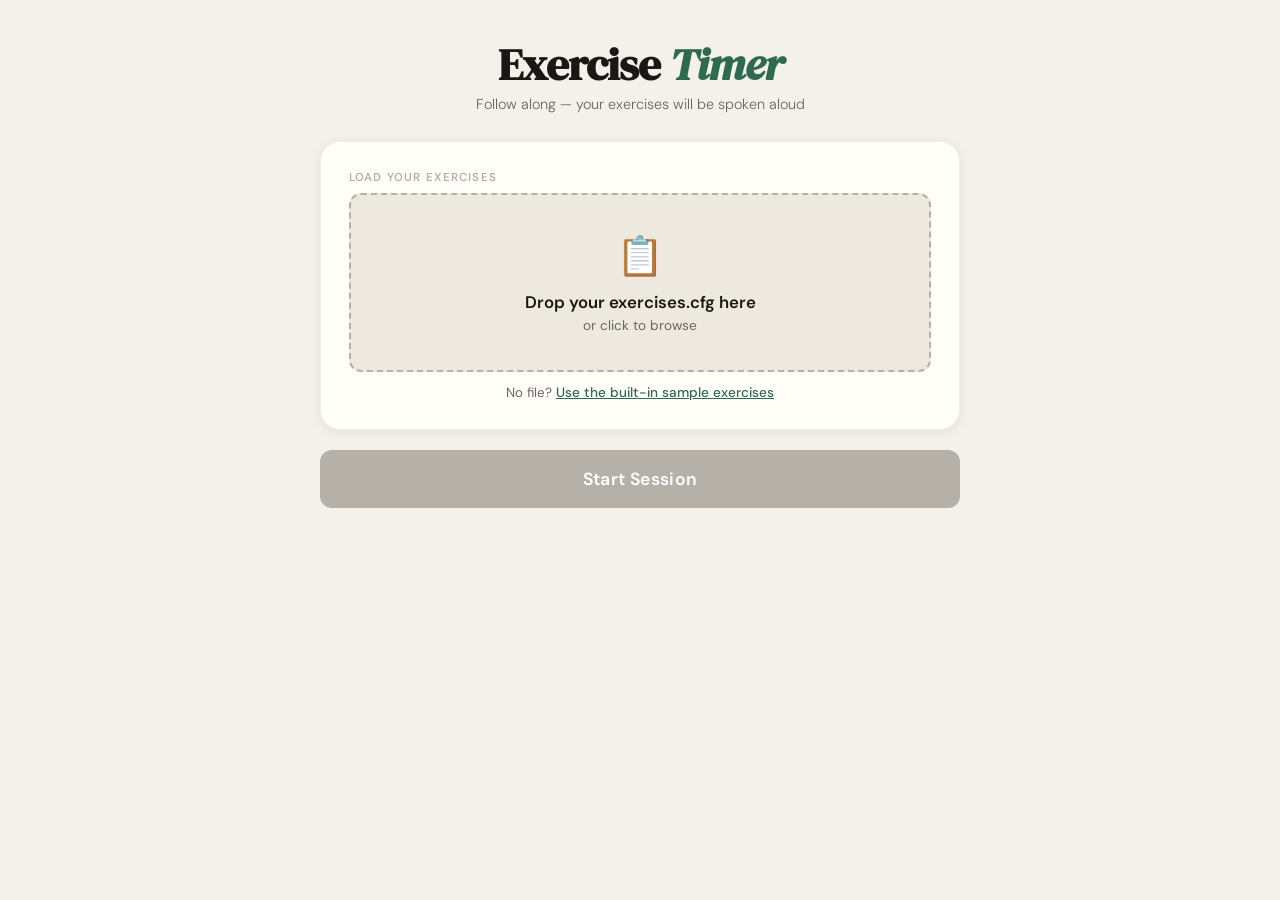
==== index.html @ e73415a4 "chore: deploy exercise-timer from hughs-repo/exercise-timer@1101f61214ac481592630d4a33c8c000026b2ce4" ====
<!DOCTYPE html>
<html lang="en">
<head>
<meta charset="UTF-8">
<meta name="viewport"  content="width=device-width, initial-scale=1.0">
<title>Exercise Timer</title>
<link rel="stylesheet" href="exercise_timer.css">
</head>
<body>
<div class="app">

  <!-- ═══ HEADER ═══ -->
  <header>
    <h1>Exercise <em>Timer</em></h1>
    <p>Follow along — your exercises will be spoken aloud</p>
  </header>

  <!-- ═══ SETUP SCREEN ═══ -->
  <div id="screen-setup" class="screen-active">

    <div class="speech-warn" id="speech-warn">
      ⚠ Your browser may not support speech. Please use Chrome, Edge, or Safari for the best experience.
    </div>

    <div class="card">
      <div class="section-label">Load your exercises</div>
      <div class="upload-zone" id="upload-zone">
        <input type="file" id="cfg-file" accept=".cfg,.txt,.ini">
        <span class="upload-icon">📋</span>
        <h3>Drop your exercises.cfg here</h3>
        <p>or click to browse</p>
      </div>
      <div class="cfg-status hidden" id="cfg-status"></div>
      <p class="cfg-hint">
        No file? <button class="btn-link" id="btn-use-default">Use the built-in sample exercises</button>
      </p>
    </div>

    <div class="card hidden" id="preview-card">
      <div class="section-label">Exercises loaded — tap to skip, drag &#8942; to reorder</div>
      <ul class="exercise-preview" id="exercise-preview"></ul>
      <p class="preview-hint">Greyed-out exercises will be skipped. Active exercises run in the order shown.</p>
    </div>

    <button class="btn-start" id="btn-start" disabled>Start Session</button>
  </div>

  <!-- ═══ SESSION SCREEN ═══ -->
  <div id="screen-session">

    <!-- Progress -->
    <div class="card card-progress">
      <div class="progress-bar-wrap"><div class="progress-bar-fill" id="progress-fill"></div></div>
      <div class="progress-label">
        <span id="progress-text">Starting…</span>
        <span id="elapsed-time">0:00</span>
      </div>
    </div>

    <!-- Info strip -->
    <div class="info-strip">
      <div class="info-chip">
        <div class="info-chip-label">Exercise</div>
        <div class="info-chip-value" id="chip-exercise">—</div>
      </div>
      <div class="info-chip">
        <div class="info-chip-label">Set</div>
        <div class="info-chip-value" id="chip-set">—</div>
      </div>
      <div class="info-chip">
        <div class="info-chip-label">Focus</div>
        <div class="info-chip-value" id="chip-focus">—</div>
      </div>
    </div>

    <!-- Main status -->
    <div class="card status-card">
      <div class="status-tag tag-intro" id="status-tag">Intro</div>
      <div class="status-main" id="status-main">Get ready</div>
      <div class="status-sub"  id="status-sub">Your session is about to begin</div>

      <div class="count-ring-wrap" id="ring-wrap">
        <div class="count-ring">
          <svg viewBox="0 0 110 110" width="110" height="110">
            <circle class="ring-bg"   cx="55" cy="55" r="48"/>
            <circle class="ring-fill" cx="55" cy="55" r="48"
              id="ring-fill-el"/>
          </svg>
          <div class="count-num" id="count-num">—</div>
        </div>
      </div>

      <div class="rep-dots" id="rep-dots"></div>
    </div>

    <!-- Log -->
    <div class="card card-log">
      <div class="section-label">Activity log</div>
      <div class="log" id="log"></div>
    </div>

    <!-- Controls -->
    <div class="controls">
      <button class="btn-pause" id="btn-pause">⏸ Pause</button>
      <button class="btn-stop"  id="btn-stop">Stop</button>
    </div>
  </div>

  <!-- ═══ DONE SCREEN ═══ -->
  <div id="screen-done">
    <div class="card done-card">
      <span class="done-icon">🎉</span>
      <h2>Session Complete!</h2>
      <p>Excellent work. Make sure to stay hydrated and rest well.</p>
      <div class="done-time" id="done-time"></div>
    </div>
    <button class="btn-again" id="btn-again">Start Another Session</button>
  </div>

</div>

<!-- ═══ PAUSE OVERLAY ═══ -->
<div class="pause-overlay" id="pause-overlay">
  <div class="pause-box">
    <h2>⏸ Paused</h2>
    <p>Take your time. Press Resume when you're ready to continue.</p>
    <button class="btn-resume" id="btn-resume">▶ Resume</button>
  </div>
</div>

<script src="exercise_timer.js"></script>
</body>
</html>
---- exercise_timer.css ----
/* ── Fonts ── */
  @import url('https://fonts.googleapis.com/css2?family=DM+Serif+Display:ital@0;1&family=DM+Sans:wght@300;400;500;600&display=swap');

  /* ── Variables ── */
  :root {
    --bg:           #f4f1eb;
    --surface:      #fffef9;
    --surface2:     #eee9de;
    --ink:          #1a1814;
    --ink-soft:     #6b6560;
    --ink-faint:    #b5b0a8;
    --accent:       #2d6a4f;
    --accent-light: #d8f3dc;
    --warn:         #c1440e;
    --warn-light:   #fde8df;
    --gold:         #b5830a;
    --gold-light:   #fef3cd;
    --radius:       12px;
    --radius-lg:    20px;
    --shadow:       0 2px 12px rgba(26,24,20,0.08);
    --shadow-lg:    0 8px 40px rgba(26,24,20,0.14);
    --transition:   0.25s ease;
  }

  /* ── Reset ── */
  *, *::before, *::after { box-sizing: border-box; margin: 0; padding: 0; }
  html, body { height: 100%; }

  body {
    font-family: 'DM Sans', sans-serif;
    background: var(--bg);
    color: var(--ink);
    min-height: 100vh;
    display: flex;
    flex-direction: column;
    align-items: center;
  }

  /* ── Layout ── */
  .app {
    width: 100%;
    max-width: 680px;
    padding: 32px 20px 60px;
    display: flex;
    flex-direction: column;
    gap: 24px;
  }

  /* ── Header ── */
  header {
    text-align: center;
    padding: 8px 0 4px;
  }
  header h1 {
    font-family: 'DM Serif Display', serif;
    font-size: clamp(2rem, 6vw, 2.8rem);
    letter-spacing: -0.02em;
    color: var(--ink);
    line-height: 1.1;
  }
  header h1 em {
    font-style: italic;
    color: var(--accent);
  }
  header p {
    margin-top: 6px;
    font-size: 0.9rem;
    color: var(--ink-soft);
    font-weight: 300;
  }

  /* ── Cards ── */
  .card {
    background: var(--surface);
    border-radius: var(--radius-lg);
    padding: 28px 28px;
    box-shadow: var(--shadow);
    border: 1px solid rgba(26,24,20,0.07);
  }

  /* ── Setup screen ── */
  #screen-setup  { display: none; flex-direction: column; gap: 20px; }
  #screen-setup.screen-active  { display: flex; }

  .upload-zone {
    border: 2px dashed var(--ink-faint);
    border-radius: var(--radius);
    padding: 36px 24px;
    text-align: center;
    cursor: pointer;
    transition: var(--transition);
    background: var(--surface2);
    position: relative;
  }
  .upload-zone:hover, .upload-zone.drag-over {
    border-color: var(--accent);
    background: var(--accent-light);
  }
  .upload-zone input[type=file] {
    position: absolute; inset: 0; opacity: 0; cursor: pointer; width: 100%; height: 100%;
  }
  .upload-icon {
    font-size: 2.4rem;
    margin-bottom: 10px;
    display: block;
  }
  .upload-zone h3 {
    font-size: 1.05rem;
    font-weight: 600;
    margin-bottom: 4px;
  }
  .upload-zone p {
    font-size: 0.85rem;
    color: var(--ink-soft);
  }
  .upload-zone.loaded {
    border-color: var(--accent);
    border-style: solid;
    background: var(--accent-light);
  }
  .upload-zone.loaded .upload-icon::after { content: '✓'; }

  .cfg-status {
    font-size: 0.82rem;
    color: var(--accent);
    font-weight: 500;
    margin-top: 6px;
  }

  /* Use default config button */
  .btn-link {
    background: none; border: none; cursor: pointer;
    color: var(--accent); font-size: 0.85rem; font-weight: 500;
    text-decoration: underline; font-family: inherit;
    padding: 0;
  }
  .btn-link:hover { color: var(--ink); }

  /* Exercise preview list */
  .exercise-preview {
    list-style: none;
    display: flex;
    flex-direction: column;
    gap: 8px;
  }
  .exercise-preview li {
    display: flex;
    align-items: center;
    gap: 10px;
    padding: 10px 14px;
    background: var(--surface2);
    border-radius: var(--radius);
    font-size: 0.9rem;
  }
  .ex-num {
    width: 26px; height: 26px;
    border-radius: 50%;
    background: var(--accent);
    color: white;
    display: flex; align-items: center; justify-content: center;
    font-size: 0.75rem; font-weight: 600;
    flex-shrink: 0;
  }
  .ex-meta { color: var(--ink-soft); font-size: 0.78rem; margin-top: 2px; }

  /* ── Big start button ── */
  .btn-start {
    width: 100%;
    padding: 18px 24px;
    background: var(--accent);
    color: white;
    border: none;
    border-radius: var(--radius);
    font-family: 'DM Sans', sans-serif;
    font-size: 1.1rem;
    font-weight: 600;
    cursor: pointer;
    letter-spacing: 0.02em;
    transition: var(--transition);
    box-shadow: 0 4px 16px rgba(45,106,79,0.3);
  }
  .btn-start:hover { background: #235c42; transform: translateY(-1px); box-shadow: 0 6px 20px rgba(45,106,79,0.35); }
  .btn-start:active { transform: translateY(0); }
  .btn-start:disabled { background: var(--ink-faint); box-shadow: none; cursor: not-allowed; transform: none; }

  /* ── Session screen ── */
  #screen-session { display: none; flex-direction: column; gap: 20px; }
  #screen-session.screen-active { display: flex; }

  /* Progress bar */
  .progress-bar-wrap {
    background: var(--surface2);
    border-radius: 99px;
    height: 6px;
    overflow: hidden;
  }
  .progress-bar-fill {
    height: 100%;
    background: var(--accent);
    border-radius: 99px;
    transition: width 0.3s linear;
    width: var(--progress-pct, 0%);
  }
  .progress-label {
    display: flex; justify-content: space-between;
    font-size: 0.78rem; color: var(--ink-soft);
    margin-top: 6px;
  }

  /* Status card — the main display */
  .status-card {
    text-align: center;
    padding: 36px 28px;
  }
  .status-tag {
    display: inline-block;
    font-size: 0.72rem;
    font-weight: 600;
    letter-spacing: 0.12em;
    text-transform: uppercase;
    padding: 4px 12px;
    border-radius: 99px;
    margin-bottom: 16px;
  }
  .tag-intro    { background: var(--gold-light);   color: var(--gold); }
  .tag-ready    { background: var(--surface2);      color: var(--ink-soft); }
  .tag-hold     { background: var(--accent-light);  color: var(--accent); }
  .tag-relax    { background: var(--warn-light);    color: var(--warn); }
  .tag-done     { background: var(--accent-light);  color: var(--accent); }

  .status-main {
    font-family: 'DM Serif Display', serif;
    font-size: clamp(2.2rem, 8vw, 3.6rem);
    line-height: 1.1;
    letter-spacing: -0.02em;
    margin-bottom: 8px;
    min-height: 1.2em;
  }
  .status-sub {
    font-size: 0.92rem;
    color: var(--ink-soft);
    font-weight: 400;
    min-height: 1.4em;
  }

  /* Count ring */
  .count-ring-wrap {
    display: flex;
    justify-content: center;
    margin: 20px 0 8px;
  }
  .count-ring {
    position: relative;
    width: 110px; height: 110px;
  }
  .count-ring svg { transform: rotate(-90deg); }
  .count-ring circle {
    fill: none;
    stroke-width: 7;
  }
  .ring-bg    { stroke: var(--surface2); }
  .ring-fill  { stroke: var(--accent); stroke-linecap: round;
                stroke-dasharray: 301.6;
                stroke-dashoffset: var(--dash-offset, 0);
                transition: stroke-dashoffset 0.9s linear; }
  .ring-fill.relax { stroke: var(--warn); }
  .count-num {
    position: absolute; inset: 0;
    display: flex; align-items: center; justify-content: center;
    font-family: 'DM Serif Display', serif;
    font-size: 2rem;
    color: var(--ink);
  }

  /* Rep tracker dots */
  .rep-dots {
    display: flex; flex-wrap: wrap; justify-content: center; gap: 6px;
    margin: 12px 0 4px;
  }
  .rep-dot {
    width: 10px; height: 10px;
    border-radius: 50%;
    background: var(--surface2);
    border: 1.5px solid var(--ink-faint);
    transition: var(--transition);
  }
  .rep-dot.done  { background: var(--accent); border-color: var(--accent); }
  .rep-dot.active { background: var(--gold);  border-color: var(--gold); transform: scale(1.3); }

  /* Info strip: exercise / set / focus area */
  .info-strip {
    display: grid;
    grid-template-columns: 1fr 1fr 1fr;
    gap: 8px;
  }
  .info-chip {
    background: var(--surface2);
    border-radius: var(--radius);
    padding: 10px 12px;
    text-align: center;
  }
  .info-chip-label {
    font-size: 0.68rem;
    letter-spacing: 0.08em;
    text-transform: uppercase;
    color: var(--ink-faint);
    font-weight: 600;
  }
  .info-chip-value {
    font-size: 0.9rem;
    font-weight: 600;
    color: var(--ink);
    margin-top: 2px;
    white-space: nowrap;
    overflow: hidden;
    text-overflow: ellipsis;
  }

  /* Log */
  .log {
    background: var(--surface2);
    border-radius: var(--radius);
    padding: 14px 16px;
    max-height: 140px;
    overflow-y: auto;
    font-size: 0.8rem;
    color: var(--ink-soft);
    line-height: 1.7;
  }
  .log-entry { display: flex; gap: 8px; }
  .log-time  { color: var(--ink-faint); flex-shrink: 0; font-size: 0.72rem; padding-top: 2px; }

  /* Controls */
  .controls {
    display: flex;
    gap: 12px;
  }
  .btn-pause {
    flex: 1;
    padding: 16px;
    border-radius: var(--radius);
    font-family: 'DM Sans', sans-serif;
    font-size: 1rem;
    font-weight: 600;
    cursor: pointer;
    border: 2px solid var(--accent);
    background: white;
    color: var(--accent);
    transition: var(--transition);
  }
  .btn-pause:hover  { background: var(--accent-light); }
  .btn-pause.paused { background: var(--accent); color: white; }
  .btn-stop {
    padding: 16px 20px;
    border-radius: var(--radius);
    font-family: 'DM Sans', sans-serif;
    font-size: 0.9rem;
    font-weight: 500;
    cursor: pointer;
    border: 2px solid var(--ink-faint);
    background: white;
    color: var(--ink-soft);
    transition: var(--transition);
  }
  .btn-stop:hover { border-color: var(--warn); color: var(--warn); background: var(--warn-light); }

  /* Pause overlay */
  .pause-overlay {
    display: none;
    position: fixed; inset: 0;
    background: rgba(26,24,20,0.55);
    backdrop-filter: blur(4px);
    z-index: 100;
    align-items: center;
    justify-content: center;
  }
  .pause-overlay.active { display: flex; }
  .pause-box {
    background: var(--surface);
    border-radius: var(--radius-lg);
    padding: 40px 48px;
    text-align: center;
    box-shadow: var(--shadow-lg);
    max-width: 360px;
  }
  .pause-box h2 {
    font-family: 'DM Serif Display', serif;
    font-size: 2rem;
    margin-bottom: 8px;
  }
  .pause-box p {
    color: var(--ink-soft);
    font-size: 0.9rem;
    margin-bottom: 24px;
  }
  .btn-resume {
    width: 100%;
    padding: 16px;
    background: var(--accent);
    color: white;
    border: none;
    border-radius: var(--radius);
    font-family: 'DM Sans', sans-serif;
    font-size: 1rem;
    font-weight: 600;
    cursor: pointer;
    transition: var(--transition);
  }
  .btn-resume:hover { background: #235c42; }

  /* ── Done screen ── */
  #screen-done {
    display: none;
    text-align: center;
    flex-direction: column;
    gap: 20px;
  }
  #screen-done.screen-active { display: flex; }
  .done-card {
    padding: 48px 36px;
    text-align: center;
  }
  .done-icon { font-size: 3.5rem; margin-bottom: 16px; display: block; }
  .done-card h2 {
    font-family: 'DM Serif Display', serif;
    font-size: 2.2rem;
    margin-bottom: 10px;
  }
  .done-card p { color: var(--ink-soft); font-size: 0.95rem; line-height: 1.6; }
  .done-time {
    font-family: 'DM Serif Display', serif;
    font-size: 1.4rem;
    color: var(--accent);
    margin-top: 8px;
  }
  .btn-again {
    width: 100%;
    padding: 16px;
    background: var(--accent);
    color: white;
    border: none;
    border-radius: var(--radius);
    font-family: 'DM Sans', sans-serif;
    font-size: 1rem;
    font-weight: 600;
    cursor: pointer;
    transition: var(--transition);
    box-shadow: 0 4px 16px rgba(45,106,79,0.3);
  }
  .btn-again:hover { background: #235c42; }

  /* ── Utility ── */
  .hidden { display: none !important; }
  .section-label {
    font-size: 0.72rem;
    letter-spacing: 0.1em;
    text-transform: uppercase;
    font-weight: 600;
    color: var(--ink-faint);
    margin-bottom: 8px;
  }

  /* Speech warning */
  .speech-warn {
    background: var(--warn-light);
    border: 1px solid #f5c2ac;
    border-radius: var(--radius);
    padding: 12px 16px;
    font-size: 0.84rem;
    color: var(--warn);
    display: none;
  }
  .speech-warn.show { display: block; }

  /* ── Classes replacing inline styles ── */
  .cfg-hint {
    margin-top: 12px;
    font-size: 0.83rem;
    color: var(--ink-soft);
    text-align: center;
  }
  .card-progress { padding: 20px 24px; }
  .card-log      { padding: 16px 20px; }
  .count-ring-wrap { display: none; }   /* hidden by default; JS uses .ring-visible */
  .count-ring-wrap.ring-visible { display: flex; }
  .ex-name { font-weight: 600; }

  /* ── Exercise list: drag + tap ── */
  .exercise-preview li {
    cursor: default;
    transition: opacity 0.2s, background 0.2s;
    position: relative;
    user-select: none;
  }
  .ex-drag-handle {
    font-size: 1.3rem;
    color: var(--ink-faint);
    cursor: grab;
    padding: 0 4px;
    flex-shrink: 0;
    line-height: 1;
    touch-action: none;
  }
  .ex-drag-handle:active { cursor: grabbing; }
  .ex-body { flex: 1; min-width: 0; }
  .ex-toggle-btn {
    width: 28px; height: 28px;
    border-radius: 50%;
    background: var(--surface2);
    border: 1.5px solid var(--ink-faint);
    display: flex; align-items: center; justify-content: center;
    font-size: 1.1rem;
    cursor: pointer;
    flex-shrink: 0;
    color: var(--ink-soft);
    transition: background 0.15s, border-color 0.15s;
    font-weight: 300;
    line-height: 1;
  }
  .ex-toggle-btn:hover { background: var(--warn-light); border-color: var(--warn); color: var(--warn); }
  .ex-disabled {
    opacity: 0.38;
  }
  .ex-disabled .ex-toggle-btn { color: var(--accent); }
  .ex-disabled .ex-toggle-btn:hover { background: var(--accent-light); border-color: var(--accent); color: var(--accent); }
  .ex-num-off { background: var(--ink-faint) !important; }
  .ex-dragging {
    opacity: 0.5;
    outline: 2px dashed var(--accent);
    outline-offset: 2px;
    border-radius: var(--radius);
  }
  .preview-hint {
    font-size: 0.78rem;
    color: var(--ink-faint);
    text-align: center;
    margin-top: 4px;
    font-style: italic;
  }
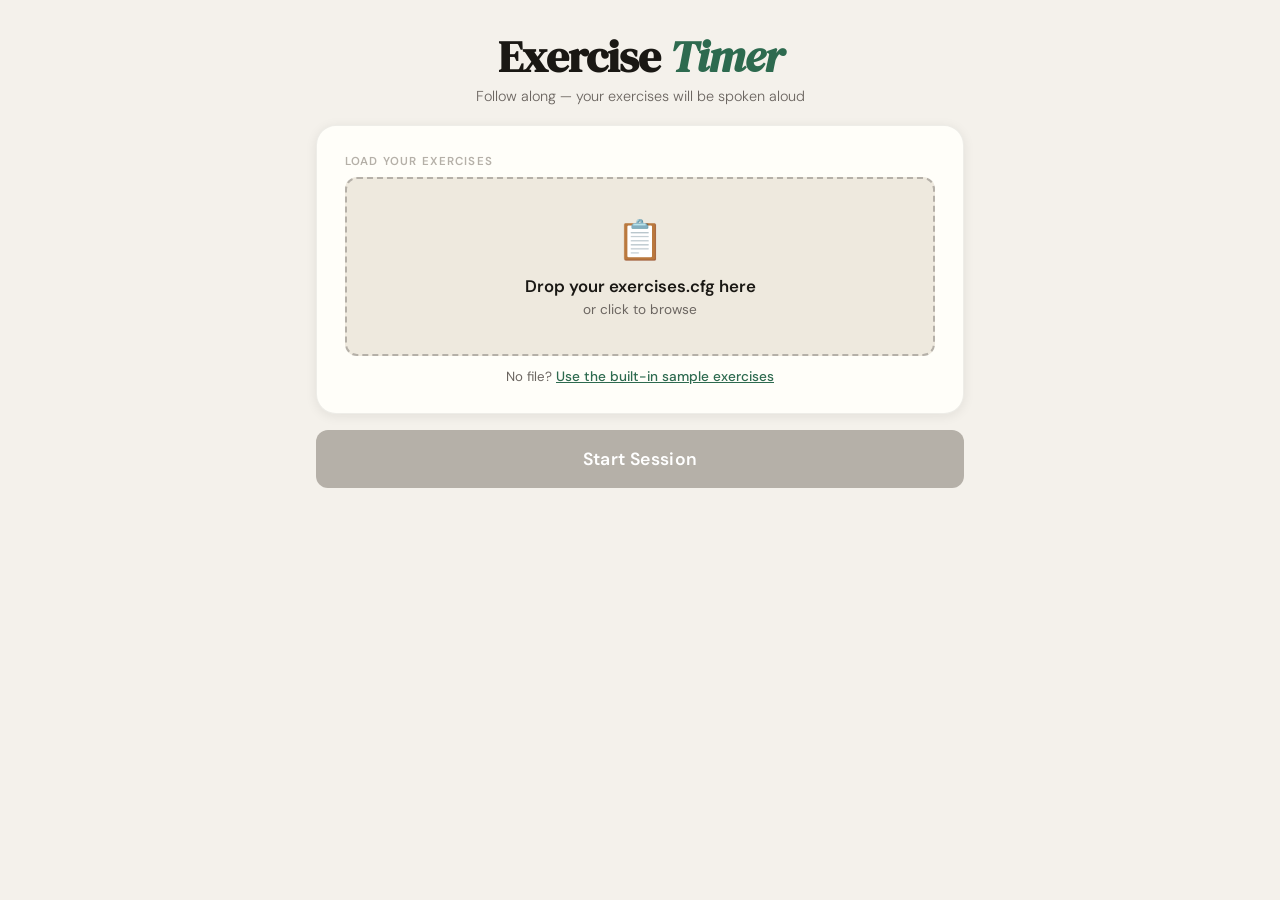
==== commit 5e56d684: "chore: deploy exercise-timer from hughs-repo/exercise-timer@bc4e0cd739cba21414fd97c3066d07cb2241eb8b" ====
--- a/index.html
+++ b/index.html
@@ -81,9 +81,9 @@
 
       <div class="count-ring-wrap" id="ring-wrap">
         <div class="count-ring">
-          <svg viewBox="0 0 110 110" width="110" height="110">
-            <circle class="ring-bg"   cx="55" cy="55" r="48"/>
-            <circle class="ring-fill" cx="55" cy="55" r="48"
+          <svg viewBox="0 0 96 96" width="96" height="96">
+            <circle class="ring-bg"   cx="48" cy="48" r="42"/>
+            <circle class="ring-fill" cx="48" cy="48" r="42"
               id="ring-fill-el"/>
           </svg>
           <div class="count-num" id="count-num">—</div>
--- a/exercise_timer.css
+++ b/exercise_timer.css
@@ -40,10 +40,10 @@
   .app {
     width: 100%;
     max-width: 680px;
-    padding: 32px 20px 60px;
+    padding: 24px 16px 16px;
     display: flex;
     flex-direction: column;
-    gap: 24px;
+    gap: 16px;
   }
 
   /* ── Header ── */
@@ -79,7 +79,7 @@
   }
 
   /* ── Setup screen ── */
-  #screen-setup  { display: none; flex-direction: column; gap: 20px; }
+  #screen-setup  { display: none; flex-direction: column; gap: 16px; }
   #screen-setup.screen-active  { display: flex; }
 
   .upload-zone {
@@ -178,13 +178,16 @@
     letter-spacing: 0.02em;
     transition: var(--transition);
     box-shadow: 0 4px 16px rgba(45,106,79,0.3);
+    position: sticky;
+    bottom: 0;
+    z-index: 10;
   }
   .btn-start:hover { background: #235c42; transform: translateY(-1px); box-shadow: 0 6px 20px rgba(45,106,79,0.35); }
   .btn-start:active { transform: translateY(0); }
   .btn-start:disabled { background: var(--ink-faint); box-shadow: none; cursor: not-allowed; transform: none; }
 
   /* ── Session screen ── */
-  #screen-session { display: none; flex-direction: column; gap: 20px; }
+  #screen-session { display: none; flex-direction: column; gap: 16px; }
   #screen-session.screen-active { display: flex; }
 
   /* Progress bar */
@@ -210,7 +213,7 @@
   /* Status card — the main display */
   .status-card {
     text-align: center;
-    padding: 36px 28px;
+    padding: 20px 20px;
   }
   .status-tag {
     display: inline-block;
@@ -220,7 +223,7 @@
     text-transform: uppercase;
     padding: 4px 12px;
     border-radius: 99px;
-    margin-bottom: 16px;
+    margin-bottom: 8px;
   }
   .tag-intro    { background: var(--gold-light);   color: var(--gold); }
   .tag-ready    { background: var(--surface2);      color: var(--ink-soft); }
@@ -230,14 +233,14 @@
 
   .status-main {
     font-family: 'DM Serif Display', serif;
-    font-size: clamp(2.2rem, 8vw, 3.6rem);
+    font-size: clamp(1.8rem, 7vw, 2.8rem);
     line-height: 1.1;
     letter-spacing: -0.02em;
-    margin-bottom: 8px;
+    margin-bottom: 6px;
     min-height: 1.2em;
   }
   .status-sub {
-    font-size: 0.92rem;
+    font-size: 0.88rem;
     color: var(--ink-soft);
     font-weight: 400;
     min-height: 1.4em;
@@ -247,11 +250,11 @@
   .count-ring-wrap {
     display: flex;
     justify-content: center;
-    margin: 20px 0 8px;
+    margin: 12px 0 4px;
   }
   .count-ring {
     position: relative;
-    width: 110px; height: 110px;
+    width: 96px; height: 96px;
   }
   .count-ring svg { transform: rotate(-90deg); }
   .count-ring circle {
@@ -260,7 +263,7 @@
   }
   .ring-bg    { stroke: var(--surface2); }
   .ring-fill  { stroke: var(--accent); stroke-linecap: round;
-                stroke-dasharray: 301.6;
+                stroke-dasharray: 263.9;
                 stroke-dashoffset: var(--dash-offset, 0);
                 transition: stroke-dashoffset 0.9s linear; }
   .ring-fill.relax { stroke: var(--warn); }
@@ -320,8 +323,8 @@
   .log {
     background: var(--surface2);
     border-radius: var(--radius);
-    padding: 14px 16px;
-    max-height: 140px;
+    padding: 12px 14px;
+    max-height: 100px;
     overflow-y: auto;
     font-size: 0.8rem;
     color: var(--ink-soft);
@@ -334,6 +337,11 @@
   .controls {
     display: flex;
     gap: 12px;
+    position: sticky;
+    bottom: 0;
+    background: var(--bg);
+    padding: 12px 0 4px;
+    z-index: 10;
   }
   .btn-pause {
     flex: 1;
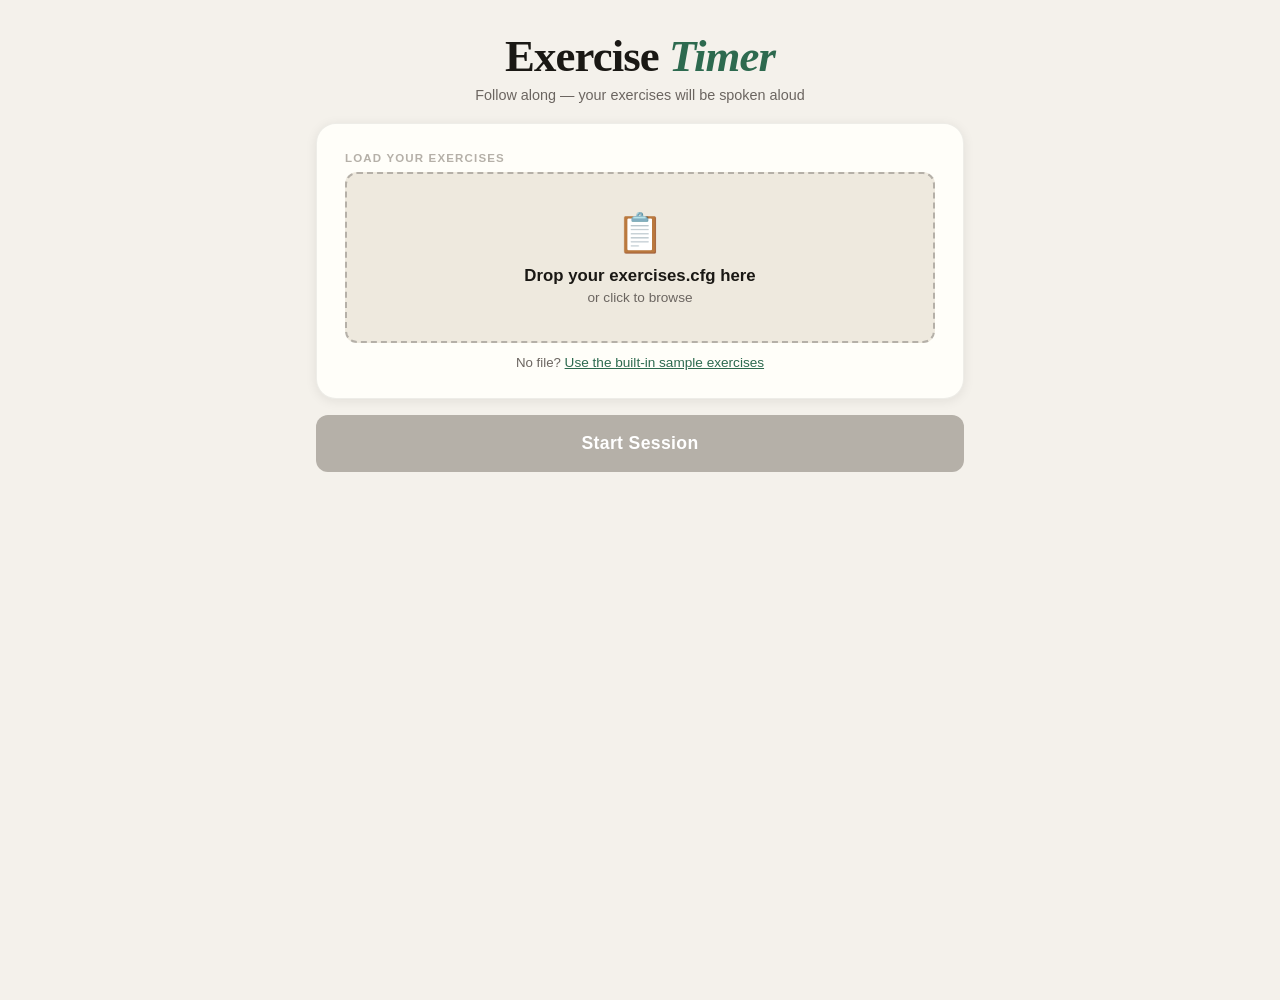
==== commit 4d51b104: "chore: deploy exercise-timer from hughs-repo/exercise-timer@225a8779bfdbda6b2111a5f6056d120f2f032380" ====
--- a/index.html
+++ b/index.html
@@ -2,132 +2,10 @@
 <html lang="en">
 <head>
 <meta charset="UTF-8">
-<meta name="viewport"  content="width=device-width, initial-scale=1.0">
+<meta http-equiv="refresh" content="0; url=exercise/">
 <title>Exercise Timer</title>
-<link rel="stylesheet" href="exercise_timer.css">
 </head>
 <body>
-<div class="app">
-
-  <!-- ═══ HEADER ═══ -->
-  <header>
-    <h1>Exercise <em>Timer</em></h1>
-    <p>Follow along — your exercises will be spoken aloud</p>
-  </header>
-
-  <!-- ═══ SETUP SCREEN ═══ -->
-  <div id="screen-setup" class="screen-active">
-
-    <div class="speech-warn" id="speech-warn">
-      ⚠ Your browser may not support speech. Please use Chrome, Edge, or Safari for the best experience.
-    </div>
-
-    <div class="card">
-      <div class="section-label">Load your exercises</div>
-      <div class="upload-zone" id="upload-zone">
-        <input type="file" id="cfg-file" accept=".cfg,.txt,.ini">
-        <span class="upload-icon">📋</span>
-        <h3>Drop your exercises.cfg here</h3>
-        <p>or click to browse</p>
-      </div>
-      <div class="cfg-status hidden" id="cfg-status"></div>
-      <p class="cfg-hint">
-        No file? <button class="btn-link" id="btn-use-default">Use the built-in sample exercises</button>
-      </p>
-    </div>
-
-    <div class="card hidden" id="preview-card">
-      <div class="section-label">Exercises loaded — tap to skip, drag &#8942; to reorder</div>
-      <ul class="exercise-preview" id="exercise-preview"></ul>
-      <p class="preview-hint">Greyed-out exercises will be skipped. Active exercises run in the order shown.</p>
-    </div>
-
-    <button class="btn-start" id="btn-start" disabled>Start Session</button>
-  </div>
-
-  <!-- ═══ SESSION SCREEN ═══ -->
-  <div id="screen-session">
-
-    <!-- Progress -->
-    <div class="card card-progress">
-      <div class="progress-bar-wrap"><div class="progress-bar-fill" id="progress-fill"></div></div>
-      <div class="progress-label">
-        <span id="progress-text">Starting…</span>
-        <span id="elapsed-time">0:00</span>
-      </div>
-    </div>
-
-    <!-- Info strip -->
-    <div class="info-strip">
-      <div class="info-chip">
-        <div class="info-chip-label">Exercise</div>
-        <div class="info-chip-value" id="chip-exercise">—</div>
-      </div>
-      <div class="info-chip">
-        <div class="info-chip-label">Set</div>
-        <div class="info-chip-value" id="chip-set">—</div>
-      </div>
-      <div class="info-chip">
-        <div class="info-chip-label">Focus</div>
-        <div class="info-chip-value" id="chip-focus">—</div>
-      </div>
-    </div>
-
-    <!-- Main status -->
-    <div class="card status-card">
-      <div class="status-tag tag-intro" id="status-tag">Intro</div>
-      <div class="status-main" id="status-main">Get ready</div>
-      <div class="status-sub"  id="status-sub">Your session is about to begin</div>
-
-      <div class="count-ring-wrap" id="ring-wrap">
-        <div class="count-ring">
-          <svg viewBox="0 0 96 96" width="96" height="96">
-            <circle class="ring-bg"   cx="48" cy="48" r="42"/>
-            <circle class="ring-fill" cx="48" cy="48" r="42"
-              id="ring-fill-el"/>
-          </svg>
-          <div class="count-num" id="count-num">—</div>
-        </div>
-      </div>
-
-      <div class="rep-dots" id="rep-dots"></div>
-    </div>
-
-    <!-- Log -->
-    <div class="card card-log">
-      <div class="section-label">Activity log</div>
-      <div class="log" id="log"></div>
-    </div>
-
-    <!-- Controls -->
-    <div class="controls">
-      <button class="btn-pause" id="btn-pause">⏸ Pause</button>
-      <button class="btn-stop"  id="btn-stop">Stop</button>
-    </div>
-  </div>
-
-  <!-- ═══ DONE SCREEN ═══ -->
-  <div id="screen-done">
-    <div class="card done-card">
-      <span class="done-icon">🎉</span>
-      <h2>Session Complete!</h2>
-      <p>Excellent work. Make sure to stay hydrated and rest well.</p>
-      <div class="done-time" id="done-time"></div>
-    </div>
-    <button class="btn-again" id="btn-again">Start Another Session</button>
-  </div>
-
-</div>
-
-<!-- ═══ PAUSE OVERLAY ═══ -->
-<div class="pause-overlay" id="pause-overlay">
-  <div class="pause-box">
-    <h2>⏸ Paused</h2>
-    <p>Take your time. Press Resume when you're ready to continue.</p>
-    <button class="btn-resume" id="btn-resume">▶ Resume</button>
-  </div>
-</div>
-
-<script src="exercise_timer.js"></script>
+<p>Redirecting to <a href="exercise/">Exercise Timer</a>&hellip;</p>
 </body>
 </html>
